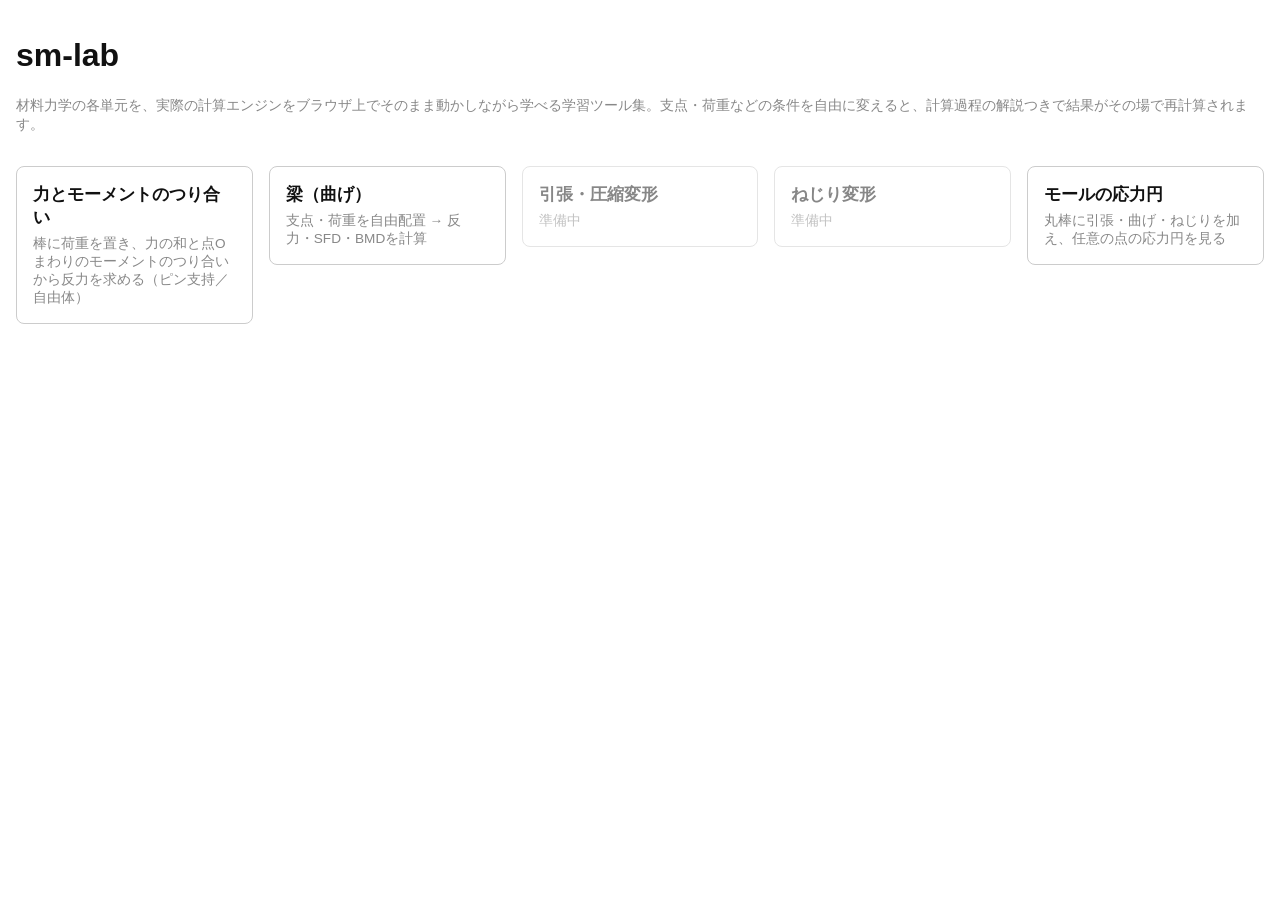
==== index.html @ b9da3330 "equilibrium: 「モーメントのつり合い」を「力とモーメントのつり合い」に改名し、フォルダも moment/ → equilibrium/ に変更 未知反力を入れて ΣF・ΣM の両方で解くよ" ====
<!doctype html>
<html lang="ja">
<head>
<meta charset="utf-8">
<meta name="viewport" content="width=device-width, initial-scale=1">
<title>sm-lab — 材料力学の学習プレイグラウンド</title>
<link rel="stylesheet" href="common/style.css">
</head>
<body>
<header>
  <h1>sm-lab</h1>
  <p>材料力学の各単元を、実際の計算エンジンをブラウザ上でそのまま動かしながら学べる学習ツール集。支点・荷重などの条件を自由に変えると、計算過程の解説つきで結果がその場で再計算されます。</p>
</header>
<main style="display:block">
  <ul class="unit-list">
    <li>
      <a class="unit-card" href="equilibrium/index.html">
        <h2>力とモーメントのつり合い</h2>
        <p>棒に荷重を置き、力の和と点Oまわりのモーメントのつり合いから反力を求める（ピン支持／自由体）</p>
      </a>
    </li>
    <li>
      <a class="unit-card" href="beam/index.html">
        <h2>梁（曲げ）</h2>
        <p>支点・荷重を自由配置 → 反力・SFD・BMDを計算</p>
      </a>
    </li>
    <li>
      <a class="unit-card disabled" href="#" tabindex="-1">
        <h2>引張・圧縮変形</h2>
        <p>準備中</p>
      </a>
    </li>
    <li>
      <a class="unit-card disabled" href="#" tabindex="-1">
        <h2>ねじり変形</h2>
        <p>準備中</p>
      </a>
    </li>
    <li>
      <a class="unit-card" href="mohr/index.html">
        <h2>モールの応力円</h2>
        <p>丸棒に引張・曲げ・ねじりを加え、任意の点の応力円を見る</p>
      </a>
    </li>
  </ul>
</main>
</body>
</html>
---- common/style.css ----
/* sm-lab 全単元共通スタイル。単元を追加するときはこのファイルを
   ../common/style.css として読み込むだけで見た目を揃えられる。 */

:root {
  /* 図（SVG）が黒線・白背景前提で描かれているため、端末のダーク設定に
     関わらず常にライトテーマで固定する（ダークだと図が見えなくなるため）。 */
  color-scheme: light only;
  --border: #ccc;
  --bg-soft: #f5f5f5;
}
body {
  font-family: "Meiryo", "Yu Gothic", "Noto Sans JP", sans-serif;
  margin: 0;
  padding: 0 1rem 3rem;
  background: #fff;
  color: #111;
}
header { padding: 1rem 0 0.5rem; }
header p { color: #888; margin: 0.2rem 0 0; font-size: 0.9rem; }
.home-link { font-size: 0.85rem; }

main {
  display: grid;
  grid-template-columns: minmax(300px, 420px) 1fr;
  gap: 1.5rem;
  align-items: start;
}
@media (max-width: 800px) {
  main { grid-template-columns: 1fr; }
}
section#controls {
  position: sticky;
  top: 0.5rem;
  background: #fff;
  border: 1px solid var(--border);
  border-radius: 8px;
  padding: 0.8rem;
  box-shadow: 0 2px 6px rgba(0, 0, 0, 0.08);
  z-index: 10;
  max-height: calc(100vh - 1rem);
  overflow-y: auto;
}
.controls-header {
  display: flex;
  justify-content: flex-start;
  align-items: center;
  gap: 0.6rem;
}
.controls-header h2 { font-size: 0.95rem; margin: 0; }
#toggle-controls {
  flex: 0 0 auto;
  font-size: 0.8rem;
  background: var(--bg-soft);
  border: 1px solid var(--border);
  border-radius: 6px;
  padding: 0.25rem 0.6rem;
}
.controls-body {
  margin-top: 0.6rem;
}
section#controls.collapsed .controls-body {
  display: none;
}
section#controls.collapsed {
  max-height: none;
  overflow: visible;
}
.group { margin-top: 1rem; }
.group h2 { font-size: 0.95rem; margin: 0 0 0.4rem; display: flex; justify-content: space-between; align-items: center; }
#supports-list, #loads-list {
  display: grid;
  grid-template-columns: 1fr 1fr;
  gap: 0.5rem;
}
.support-item, .load-item {
  border: 1px solid var(--border);
  border-radius: 6px;
  padding: 0.35rem;
  min-width: 0;
}
@media (max-width: 500px) {
  #supports-list, #loads-list {
    grid-template-columns: 1fr;
  }
}
.row { display: flex; gap: 0.4rem; align-items: center; margin-bottom: 0.4rem; flex-wrap: wrap; }
.row:last-child { margin-bottom: 0; }
.row select, .row input[type=number] { flex: 1 1 auto; min-width: 0; }
.row button.remove { flex: 0 0 auto; }
label { font-size: 0.85rem; }
input[type=number] { width: 100%; box-sizing: border-box; }
#status { margin-top: 0.8rem; font-size: 0.85rem; min-height: 1.2em; }
#status.error { color: #c0392b; white-space: pre-wrap; }
#status.busy { color: #888; }

.fig-block {
  border: 1px solid var(--border);
  border-radius: 8px;
  padding: 0.8rem;
  margin-bottom: 1.2rem;
  overflow: visible;
}
.fig-block h2 { font-size: 1rem; margin: 0 0 0.6rem; }
.fig-wrap {
  position: relative;
  display: inline-block;
  overflow: visible;
  max-width: 100%;
  padding: 8px;
  margin: 8px 40px;
  zoom: 1.6;
}
@media (max-width: 600px) {
  .fig-wrap {
    margin: 8px 24px;
    zoom: 1.2;
  }
}
.fig-wrap.fig-wrap-preview {
  display: block;
  zoom: 1;
  margin: 8px 24px;
}
.fig-wrap svg { display: block; }
.eq-overlay {
  position: absolute;
  white-space: nowrap;
  font-size: 0.85rem;
  pointer-events: none;
}
.explanation p { margin: 0.35em 0; line-height: 1.6; }
.explanation { margin-top: 0.6rem; font-size: 0.92rem; }
button { cursor: pointer; }

/* トップページ（単元一覧）用 */
.unit-list {
  display: grid;
  grid-template-columns: repeat(auto-fill, minmax(220px, 1fr));
  gap: 1rem;
  padding: 0;
  margin: 1.5rem 0 0;
  list-style: none;
}
.unit-card {
  display: block;
  border: 1px solid var(--border);
  border-radius: 8px;
  padding: 1rem;
  text-decoration: none;
  color: inherit;
}
.unit-card h2 { margin: 0 0 0.4rem; font-size: 1.05rem; }
.unit-card p { margin: 0; font-size: 0.85rem; color: #888; }
.unit-card.disabled { opacity: 0.5; pointer-events: none; }
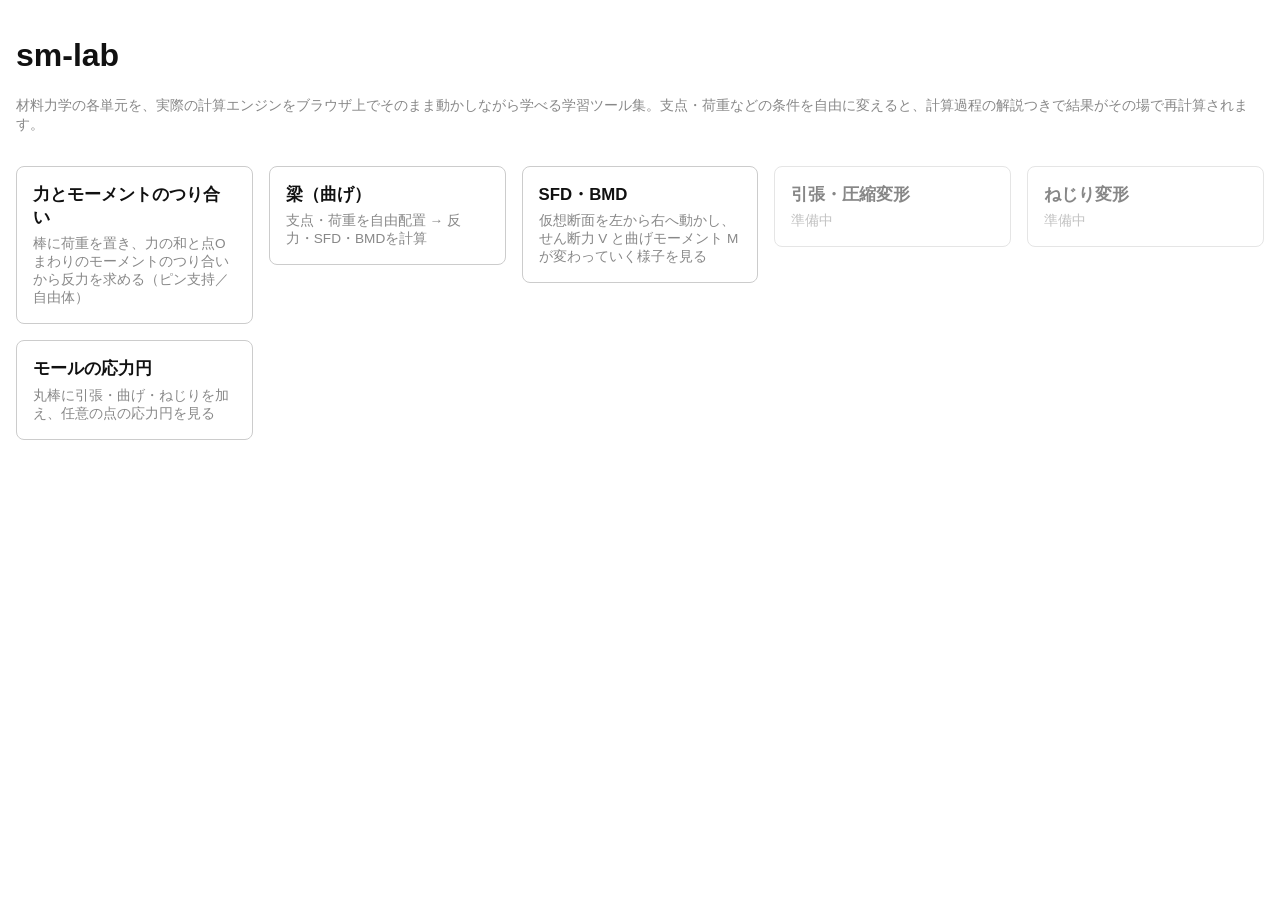
==== commit a96033d2: "sfd-bmd: 仮想断面を動かしながら SFD・BMD を描く単元を追加 - 支点（ピン・ローラー・固定）と荷重（集中荷重・集中モーメント・等分布／三角形の分布荷重）を置き、   反力は equil" ====
--- a/index.html
+++ b/index.html
@@ -26,6 +26,12 @@
       </a>
     </li>
     <li>
+      <a class="unit-card" href="sfd-bmd/index.html">
+        <h2>SFD・BMD</h2>
+        <p>仮想断面を左から右へ動かし、せん断力 V と曲げモーメント M が変わっていく様子を見る</p>
+      </a>
+    </li>
+    <li>
       <a class="unit-card disabled" href="#" tabindex="-1">
         <h2>引張・圧縮変形</h2>
         <p>準備中</p>
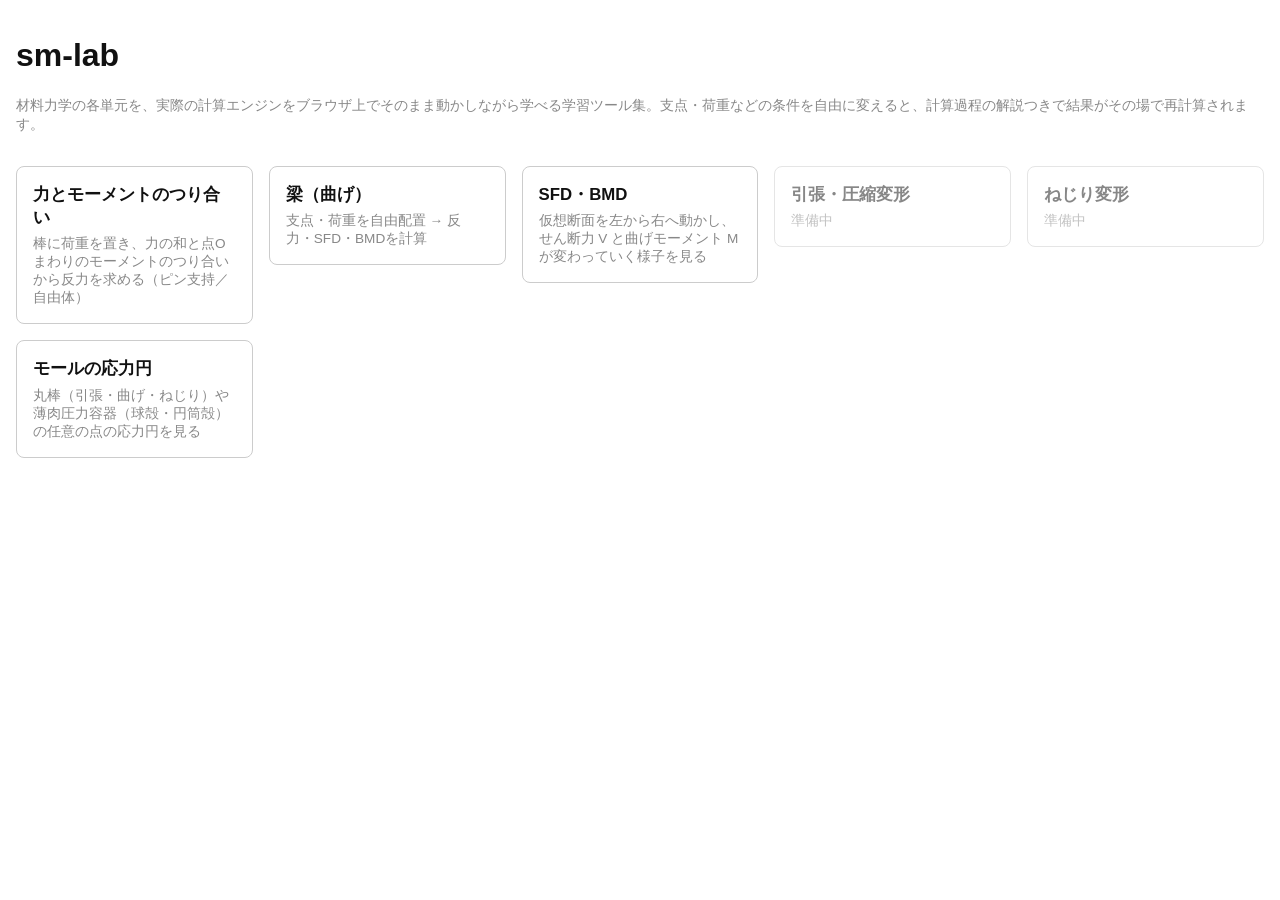
==== commit 2ce5912b: "mohr: 薄肉球殻・薄肉円筒殻の応力状態を選べるようにした 丸棒パネルの見出しをセレクト（丸棒／薄肉球殻／薄肉円筒殻）にし、内圧 p・内半径 r・ 肉厚 t から膜応力を求めて応力円・応力要素・成分" ====
--- a/index.html
+++ b/index.html
@@ -46,7 +46,7 @@
     <li>
       <a class="unit-card" href="mohr/index.html">
         <h2>モールの応力円</h2>
-        <p>丸棒に引張・曲げ・ねじりを加え、任意の点の応力円を見る</p>
+        <p>丸棒（引張・曲げ・ねじり）や薄肉圧力容器（球殻・円筒殻）の任意の点の応力円を見る</p>
       </a>
     </li>
   </ul>
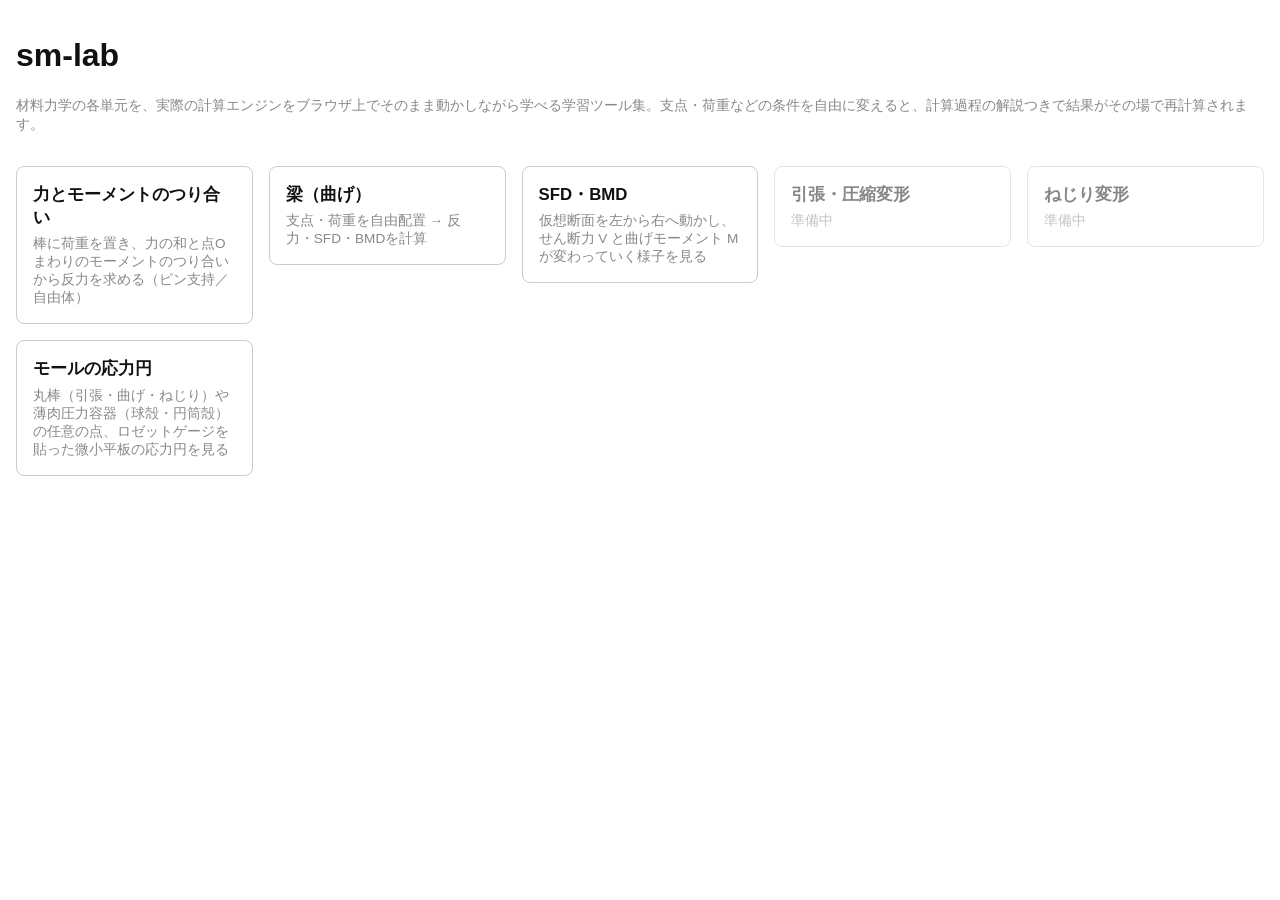
==== commit e928d486: "mohr: 微小平板モードを追加（応力3成分／ひずみ3成分をトグルで与える、0°・45°・90°ロゼット） Co-Authored-By: Claude Opus 5.5 <noreply@anthr" ====
--- a/index.html
+++ b/index.html
@@ -46,7 +46,7 @@
     <li>
       <a class="unit-card" href="mohr/index.html">
         <h2>モールの応力円</h2>
-        <p>丸棒（引張・曲げ・ねじり）や薄肉圧力容器（球殻・円筒殻）の任意の点の応力円を見る</p>
+        <p>丸棒（引張・曲げ・ねじり）や薄肉圧力容器（球殻・円筒殻）の任意の点、ロゼットゲージを貼った微小平板の応力円を見る</p>
       </a>
     </li>
   </ul>
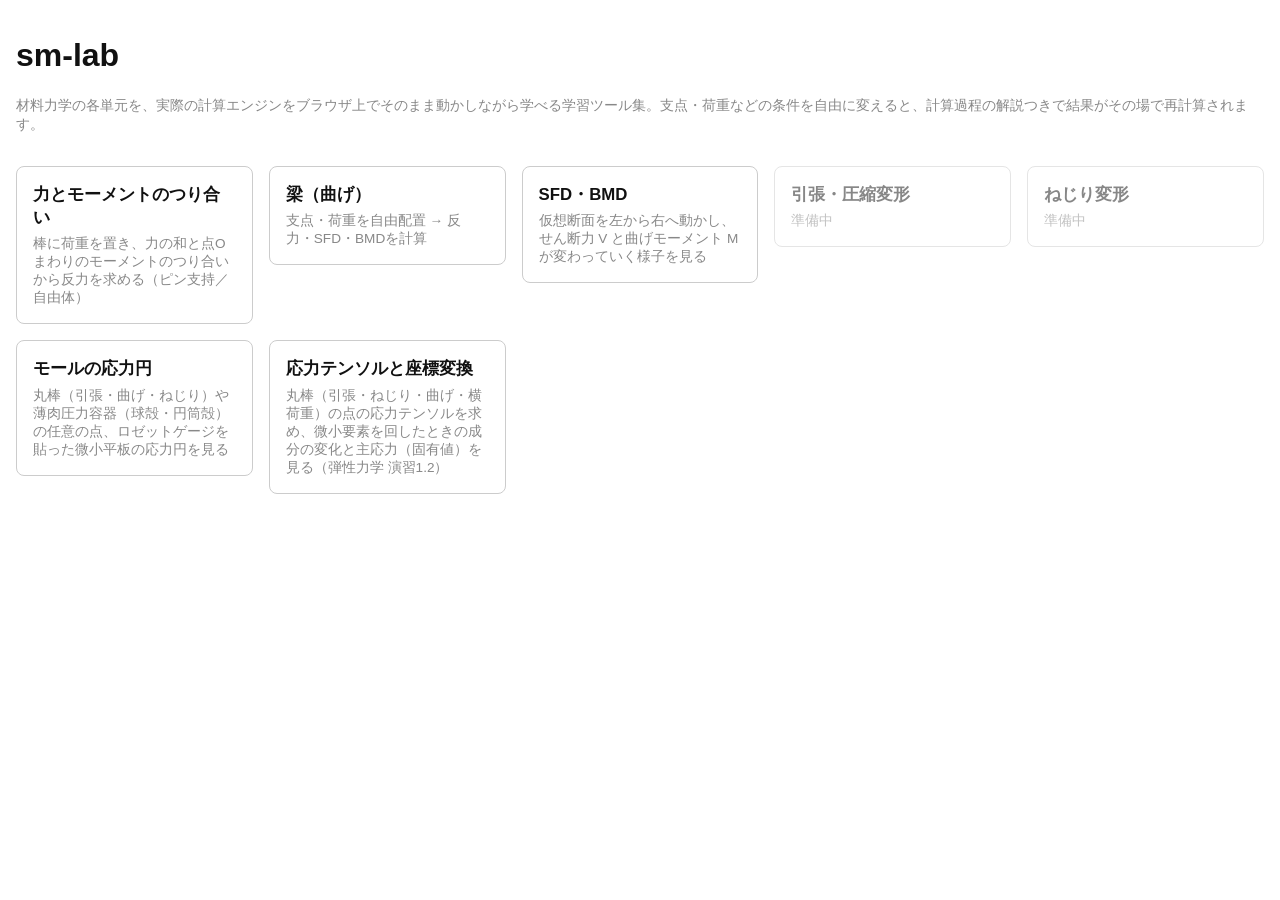
==== commit 248a1205: "tensor: 応力テンソルと座標変換の単元を追加（弾性力学 演習1.2） 丸棒（引張・ねじり・曲げ・横荷重）の点の応力テンソルを文字式→数値で示し、 微小要素を座標軸まわり／オイラー角／ドラッグで回" ====
--- a/index.html
+++ b/index.html
@@ -49,6 +49,12 @@
         <p>丸棒（引張・曲げ・ねじり）や薄肉圧力容器（球殻・円筒殻）の任意の点、ロゼットゲージを貼った微小平板の応力円を見る</p>
       </a>
     </li>
+    <li>
+      <a class="unit-card" href="tensor/index.html">
+        <h2>応力テンソルと座標変換</h2>
+        <p>丸棒（引張・ねじり・曲げ・横荷重）の点の応力テンソルを求め、微小要素を回したときの成分の変化と主応力（固有値）を見る（弾性力学 演習1.2）</p>
+      </a>
+    </li>
   </ul>
 </main>
 </body>
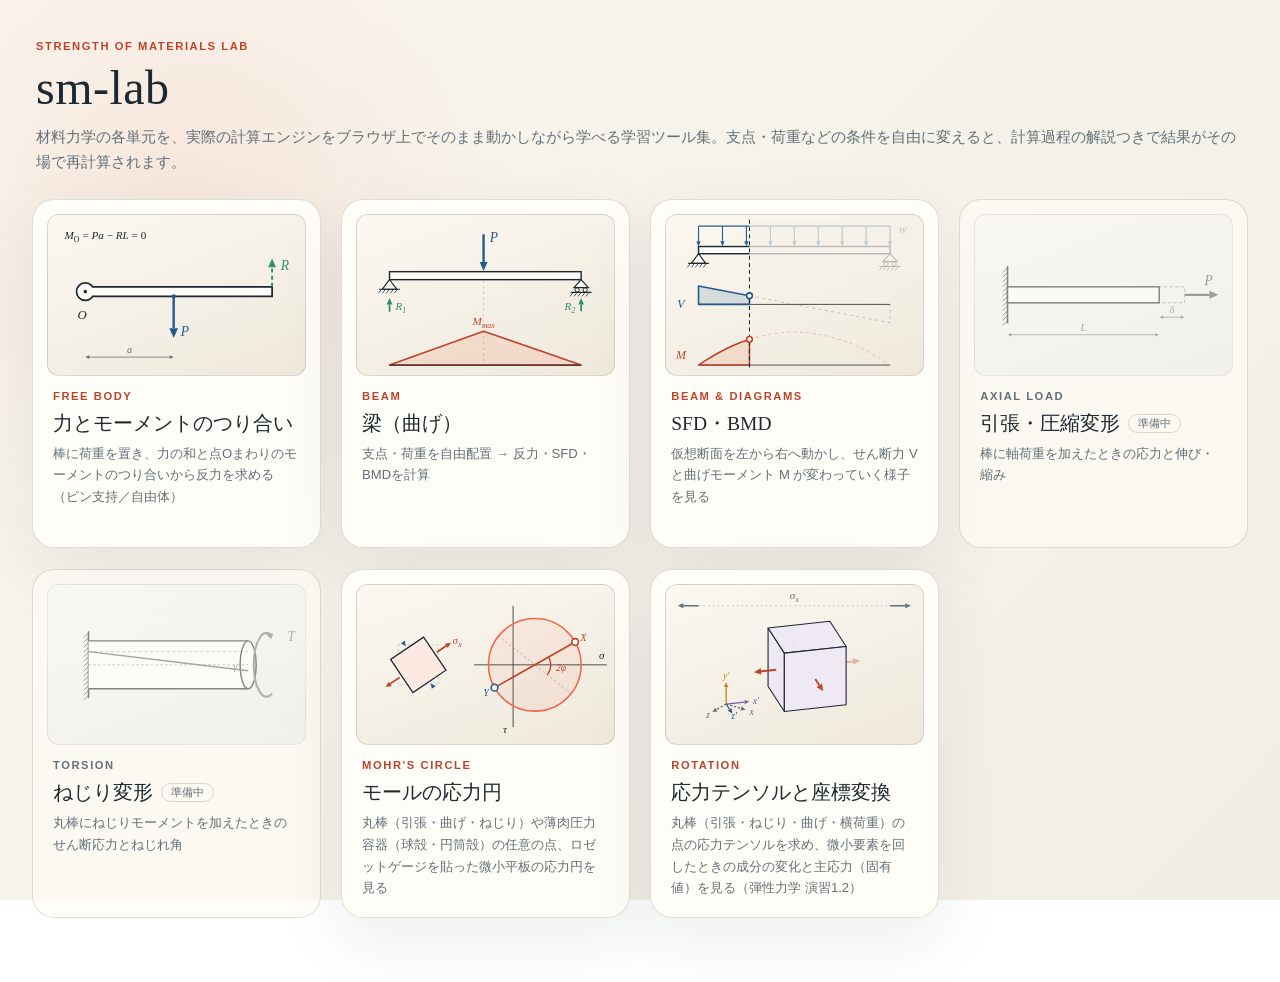
==== commit 858dba6d: "トップページ: モールの円ページのテーマに揃え、カードの大きさを統一し、各単元のアニメーションつきサムネイルを追加。beam/ の共通CSSも同じテーマに Co-Authored-By: Claude" ====
--- a/index.html
+++ b/index.html
@@ -4,58 +4,88 @@
 <meta charset="utf-8">
 <meta name="viewport" content="width=device-width, initial-scale=1">
 <title>sm-lab — 材料力学の学習プレイグラウンド</title>
-<link rel="stylesheet" href="common/style.css">
+<link rel="stylesheet" href="home.css">
 </head>
 <body>
-<header>
+<header class="site-head">
+  <p class="kicker">Strength of materials lab</p>
   <h1>sm-lab</h1>
-  <p>材料力学の各単元を、実際の計算エンジンをブラウザ上でそのまま動かしながら学べる学習ツール集。支点・荷重などの条件を自由に変えると、計算過程の解説つきで結果がその場で再計算されます。</p>
+  <p class="lede">材料力学の各単元を、実際の計算エンジンをブラウザ上でそのまま動かしながら学べる学習ツール集。支点・荷重などの条件を自由に変えると、計算過程の解説つきで結果がその場で再計算されます。</p>
 </header>
-<main style="display:block">
+<main>
   <ul class="unit-list">
     <li>
       <a class="unit-card" href="equilibrium/index.html">
-        <h2>力とモーメントのつり合い</h2>
-        <p>棒に荷重を置き、力の和と点Oまわりのモーメントのつり合いから反力を求める（ピン支持／自由体）</p>
+        <div class="thumb" data-thumb="equilibrium" aria-hidden="true"></div>
+        <div class="unit-body">
+          <p class="kicker">Free body</p>
+          <h2>力とモーメントのつり合い</h2>
+          <p>棒に荷重を置き、力の和と点Oまわりのモーメントのつり合いから反力を求める（ピン支持／自由体）</p>
+        </div>
       </a>
     </li>
     <li>
       <a class="unit-card" href="beam/index.html">
-        <h2>梁（曲げ）</h2>
-        <p>支点・荷重を自由配置 → 反力・SFD・BMDを計算</p>
+        <div class="thumb" data-thumb="beam" aria-hidden="true"></div>
+        <div class="unit-body">
+          <p class="kicker">Beam</p>
+          <h2>梁（曲げ）</h2>
+          <p>支点・荷重を自由配置 → 反力・SFD・BMDを計算</p>
+        </div>
       </a>
     </li>
     <li>
       <a class="unit-card" href="sfd-bmd/index.html">
-        <h2>SFD・BMD</h2>
-        <p>仮想断面を左から右へ動かし、せん断力 V と曲げモーメント M が変わっていく様子を見る</p>
+        <div class="thumb" data-thumb="sfdbmd" aria-hidden="true"></div>
+        <div class="unit-body">
+          <p class="kicker">Beam &amp; diagrams</p>
+          <h2>SFD・BMD</h2>
+          <p>仮想断面を左から右へ動かし、せん断力 V と曲げモーメント M が変わっていく様子を見る</p>
+        </div>
       </a>
     </li>
     <li>
-      <a class="unit-card disabled" href="#" tabindex="-1">
-        <h2>引張・圧縮変形</h2>
-        <p>準備中</p>
+      <a class="unit-card disabled" href="#" tabindex="-1" aria-disabled="true">
+        <div class="thumb" data-thumb="axial" aria-hidden="true"></div>
+        <div class="unit-body">
+          <p class="kicker">Axial load</p>
+          <h2>引張・圧縮変形<span class="badge">準備中</span></h2>
+          <p>棒に軸荷重を加えたときの応力と伸び・縮み</p>
+        </div>
       </a>
     </li>
     <li>
-      <a class="unit-card disabled" href="#" tabindex="-1">
-        <h2>ねじり変形</h2>
-        <p>準備中</p>
+      <a class="unit-card disabled" href="#" tabindex="-1" aria-disabled="true">
+        <div class="thumb" data-thumb="torsion" aria-hidden="true"></div>
+        <div class="unit-body">
+          <p class="kicker">Torsion</p>
+          <h2>ねじり変形<span class="badge">準備中</span></h2>
+          <p>丸棒にねじりモーメントを加えたときのせん断応力とねじれ角</p>
+        </div>
       </a>
     </li>
     <li>
       <a class="unit-card" href="mohr/index.html">
-        <h2>モールの応力円</h2>
-        <p>丸棒（引張・曲げ・ねじり）や薄肉圧力容器（球殻・円筒殻）の任意の点、ロゼットゲージを貼った微小平板の応力円を見る</p>
+        <div class="thumb" data-thumb="mohr" aria-hidden="true"></div>
+        <div class="unit-body">
+          <p class="kicker">Mohr's circle</p>
+          <h2>モールの応力円</h2>
+          <p>丸棒（引張・曲げ・ねじり）や薄肉圧力容器（球殻・円筒殻）の任意の点、ロゼットゲージを貼った微小平板の応力円を見る</p>
+        </div>
       </a>
     </li>
     <li>
       <a class="unit-card" href="tensor/index.html">
-        <h2>応力テンソルと座標変換</h2>
-        <p>丸棒（引張・ねじり・曲げ・横荷重）の点の応力テンソルを求め、微小要素を回したときの成分の変化と主応力（固有値）を見る（弾性力学 演習1.2）</p>
+        <div class="thumb" data-thumb="tensor" aria-hidden="true"></div>
+        <div class="unit-body">
+          <p class="kicker">Rotation</p>
+          <h2>応力テンソルと座標変換</h2>
+          <p>丸棒（引張・ねじり・曲げ・横荷重）の点の応力テンソルを求め、微小要素を回したときの成分の変化と主応力（固有値）を見る（弾性力学 演習1.2）</p>
+        </div>
       </a>
     </li>
   </ul>
 </main>
+<script src="home.js"></script>
 </body>
 </html>
--- a/home.css
+++ b/home.css
@@ -0,0 +1,132 @@
+/* トップページ（単元一覧）専用テーマ。mohr/style.css の配色・フォント・カードを写した自己完結スタイル。
+   図が明色背景前提なので、他の単元と同じくダークモードへは追従しない。 */
+
+:root {
+  color-scheme: light only;
+  --ink: #1d2932;
+  --muted: #627078;
+  --paper: #fffdf7;
+  --line: #1d293226;
+  --line-solid: #ddd7ca;
+  --accent: #ef6a4b;
+  --accent-strong: #bd442c;
+  --accent-soft: #ffac92;
+  --display-font: Georgia, "Yu Mincho", "Hiragino Mincho ProN", serif;
+  --body-font: Inter, "Noto Sans JP", "Hiragino Kaku Gothic ProN", "Yu Gothic", "Meiryo", sans-serif;
+}
+
+* { box-sizing: border-box; }
+
+html {
+  background:
+    radial-gradient(circle at 14% 22%, #ef6a4b1a, #0000 26%),
+    linear-gradient(135deg, #f9f6ee 0%, #f1eee5 100%);
+  background-attachment: fixed;
+  min-width: 320px;
+}
+body {
+  margin: 0;
+  min-height: 100vh;
+  padding: 0 clamp(12px, 3vw, 32px) 64px;
+  font-family: var(--body-font);
+  color: var(--ink);
+  -webkit-text-size-adjust: 100%;
+}
+::selection { color: var(--paper); background: var(--accent-strong); }
+
+.site-head {
+  max-width: 1280px;
+  margin: 0 auto;
+  padding: 40px 4px 24px;
+}
+.kicker {
+  color: var(--accent-strong);
+  letter-spacing: 0.14em;
+  text-transform: uppercase;
+  margin: 0 0 8px;
+  font-size: 0.7rem;
+  font-weight: 800;
+}
+.site-head h1 {
+  font-family: var(--display-font);
+  font-weight: 400;
+  font-size: clamp(2rem, 5vw, 3rem);
+  letter-spacing: 0.01em;
+  margin: 0;
+}
+.site-head .lede {
+  color: var(--muted);
+  font-size: 0.92rem;
+  line-height: 1.7;
+  margin: 10px 0 0;
+  text-wrap: pretty;
+}
+
+/* ---------- 単元のカード（全部同じ大きさ） ---------- */
+.unit-list {
+  max-width: 1280px;
+  margin: 0 auto;
+  padding: 0;
+  list-style: none;
+  display: grid;
+  grid-template-columns: repeat(auto-fill, minmax(min(100%, 280px), 1fr));
+  grid-auto-rows: 1fr;          /* 行が違ってもカードの高さを揃える */
+  gap: clamp(14px, 1.6vw, 22px);
+}
+.unit-list li { display: flex; min-width: 0; }
+/* 1 列（スマホ）では高さを揃える意味がなく、短いカードに余白が出るだけなので揃えない */
+@media (max-width: 600px) { .unit-list { grid-auto-rows: auto; } }
+.unit-card {
+  flex: 1;
+  display: flex;
+  flex-direction: column;
+  border: 1px solid var(--line);
+  background: var(--paper);
+  border-radius: clamp(16px, 2vw, 22px);
+  padding: 14px;
+  box-shadow: 0 24px 70px #1c242c14;
+  text-decoration: none;
+  color: inherit;
+  transition: transform 0.18s, box-shadow 0.18s, border-color 0.18s;
+}
+.unit-card:hover, .unit-card:focus-visible {
+  transform: translateY(-3px);
+  border-color: var(--accent-soft);
+  box-shadow: 0 28px 70px #1c242c22;
+  outline: none;
+}
+.thumb {
+  aspect-ratio: 16 / 10;
+  border-radius: 12px;
+  overflow: hidden;
+  background: linear-gradient(160deg, #fbf8f1 0%, #efe9dc 100%);
+  border: 1px solid var(--line);
+}
+.thumb svg { display: block; width: 100%; height: 100%; }
+.unit-body { padding: 14px 6px 4px; }
+.unit-body h2 {
+  font-family: var(--display-font);
+  font-weight: 400;
+  font-size: 1.22rem;
+  margin: 0 0 6px;
+}
+.unit-body p:last-child {
+  color: var(--muted);
+  font-size: 0.82rem;
+  line-height: 1.65;
+  margin: 0;
+}
+.unit-card.disabled { pointer-events: none; box-shadow: none; background: #fffdf799; }
+.unit-card.disabled .thumb { filter: grayscale(1); opacity: 0.55; }
+.unit-card.disabled .kicker { color: var(--muted); }
+.badge {
+  display: inline-block;
+  margin-left: 8px;
+  padding: 1px 9px;
+  border: 1px solid var(--line-solid);
+  border-radius: 999px;
+  font-family: var(--body-font);
+  font-size: 0.7rem;
+  color: var(--muted);
+  vertical-align: 3px;
+}
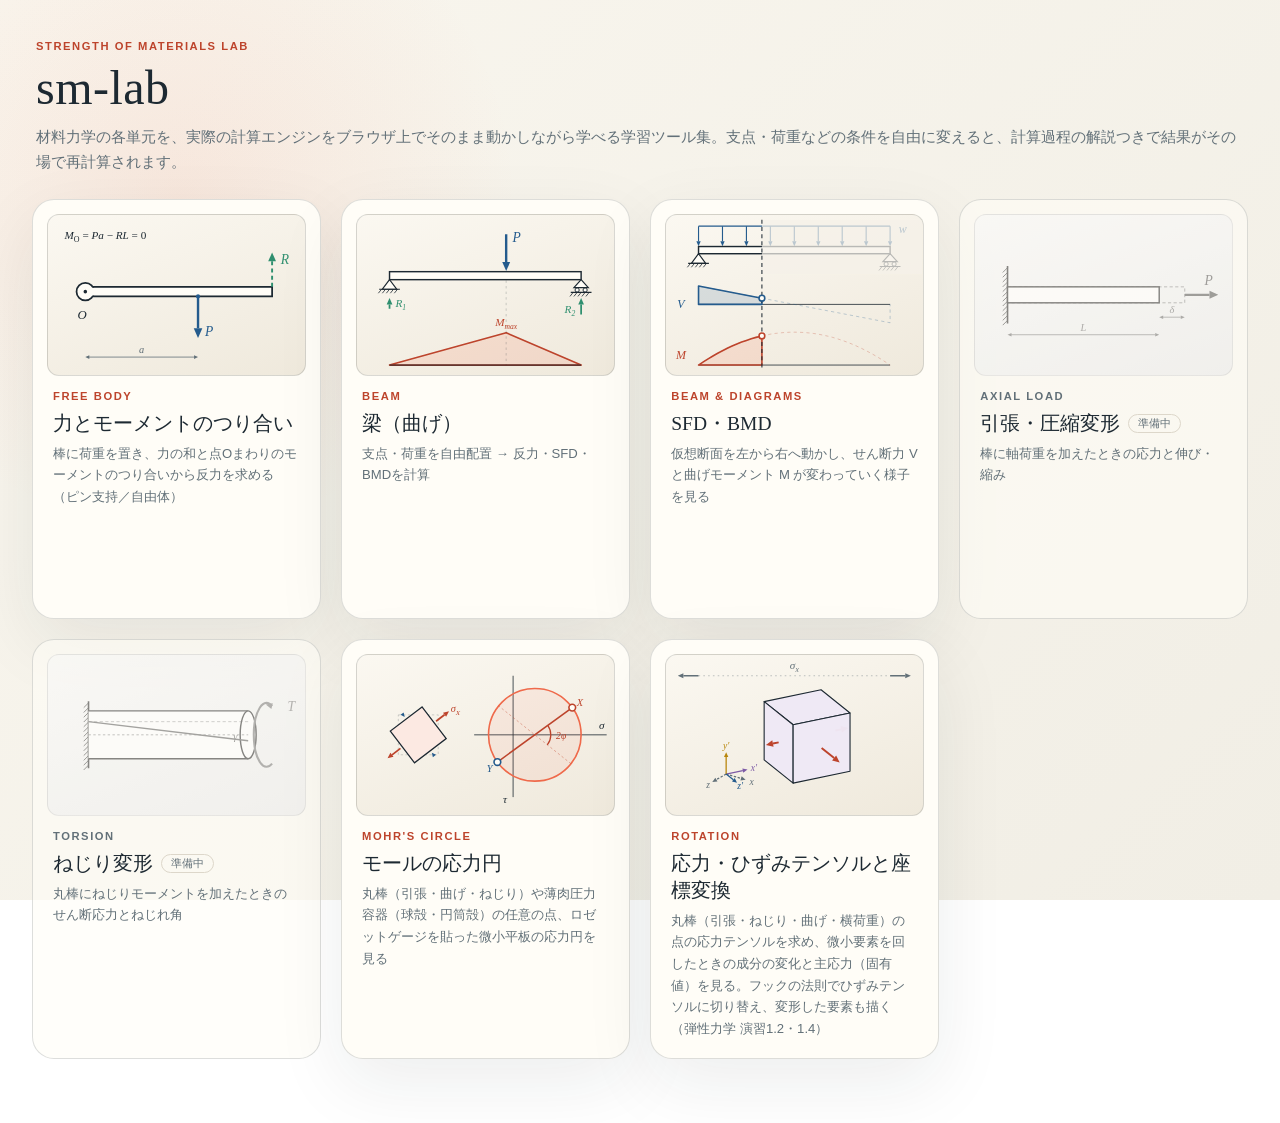
==== commit 3fabd407: "tensor: ひずみテンソルに対応（tn=e。フックの法則で σ↔ε、変形した微小要素、モールのひずみ円。弾性力学 演習1.4） Co-Authored-By: Claude Opus 5.5 (1" ====
--- a/index.html
+++ b/index.html
@@ -79,8 +79,8 @@
         <div class="thumb" data-thumb="tensor" aria-hidden="true"></div>
         <div class="unit-body">
           <p class="kicker">Rotation</p>
-          <h2>応力テンソルと座標変換</h2>
-          <p>丸棒（引張・ねじり・曲げ・横荷重）の点の応力テンソルを求め、微小要素を回したときの成分の変化と主応力（固有値）を見る（弾性力学 演習1.2）</p>
+          <h2>応力・ひずみテンソルと座標変換</h2>
+          <p>丸棒（引張・ねじり・曲げ・横荷重）の点の応力テンソルを求め、微小要素を回したときの成分の変化と主応力（固有値）を見る。フックの法則でひずみテンソルに切り替え、変形した要素も描く（弾性力学 演習1.2・1.4）</p>
         </div>
       </a>
     </li>
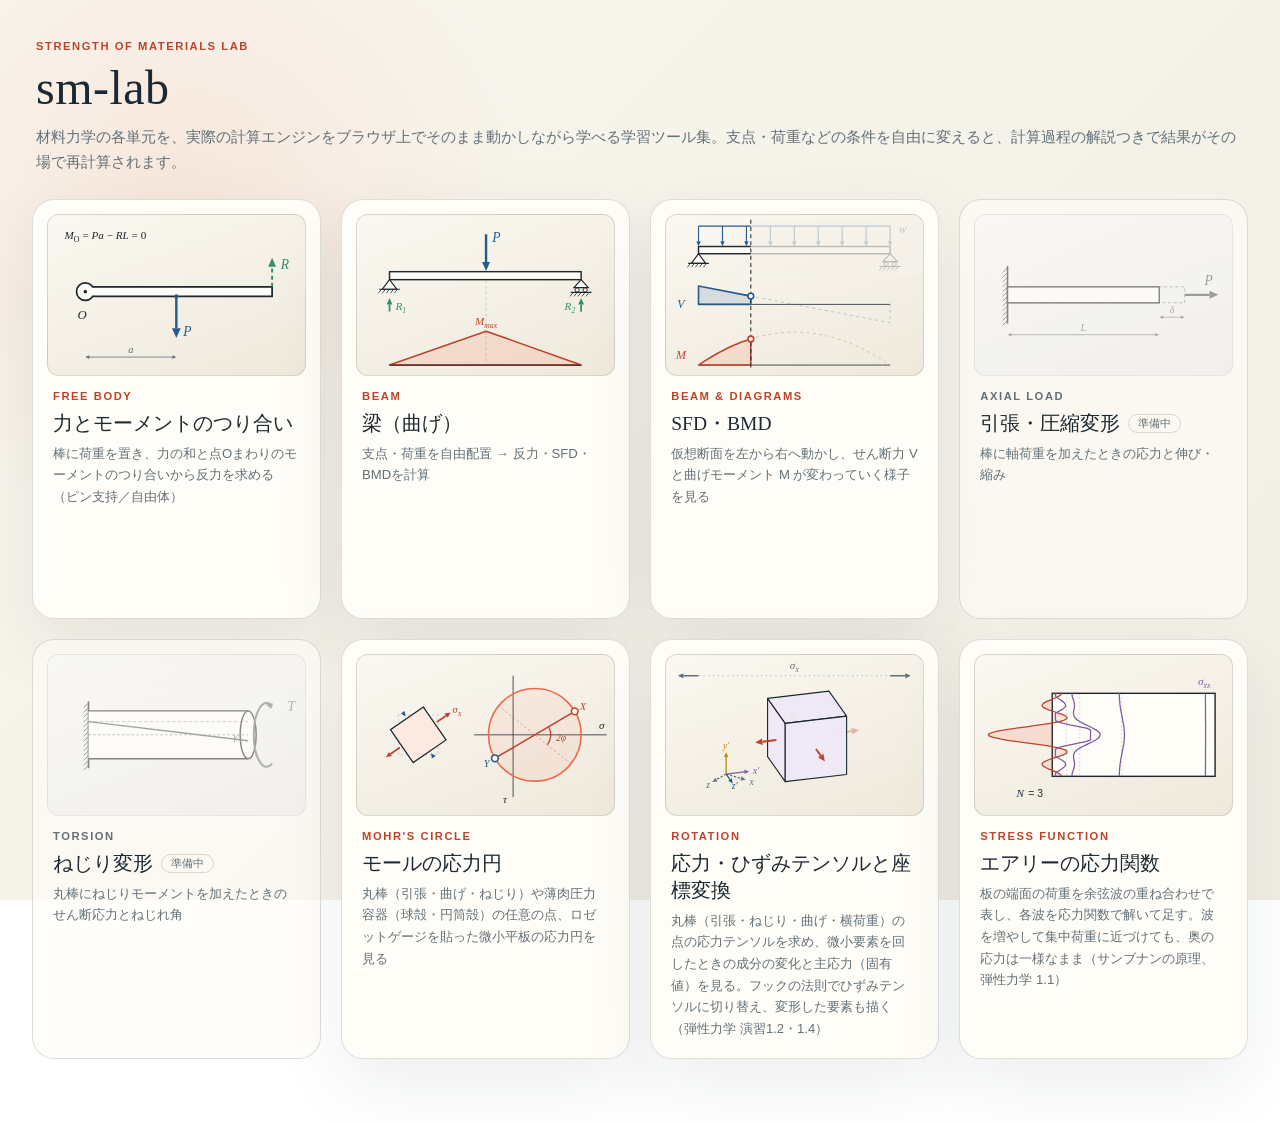
==== commit 9a35089a: "airy: エアリーの応力関数の単元を新設。サンブナンの原理（k=sv）— 端面荷重を余弦波で重ね合わせ、各波を応力関数で解いて足す（滑らかな壁ではさんだ板の厳密解、N=∞ は閉じた形の和）。弾性力学" ====
--- a/index.html
+++ b/index.html
@@ -84,6 +84,16 @@
         </div>
       </a>
     </li>
+    <li>
+      <a class="unit-card" href="airy/index.html">
+        <div class="thumb" data-thumb="airy" aria-hidden="true"></div>
+        <div class="unit-body">
+          <p class="kicker">Stress function</p>
+          <h2>エアリーの応力関数</h2>
+          <p>板の端面の荷重を余弦波の重ね合わせで表し、各波を応力関数で解いて足す。波を増やして集中荷重に近づけても、奥の応力は一様なまま（サンブナンの原理、弾性力学 1.1）</p>
+        </div>
+      </a>
+    </li>
   </ul>
 </main>
 <script src="home.js"></script>
